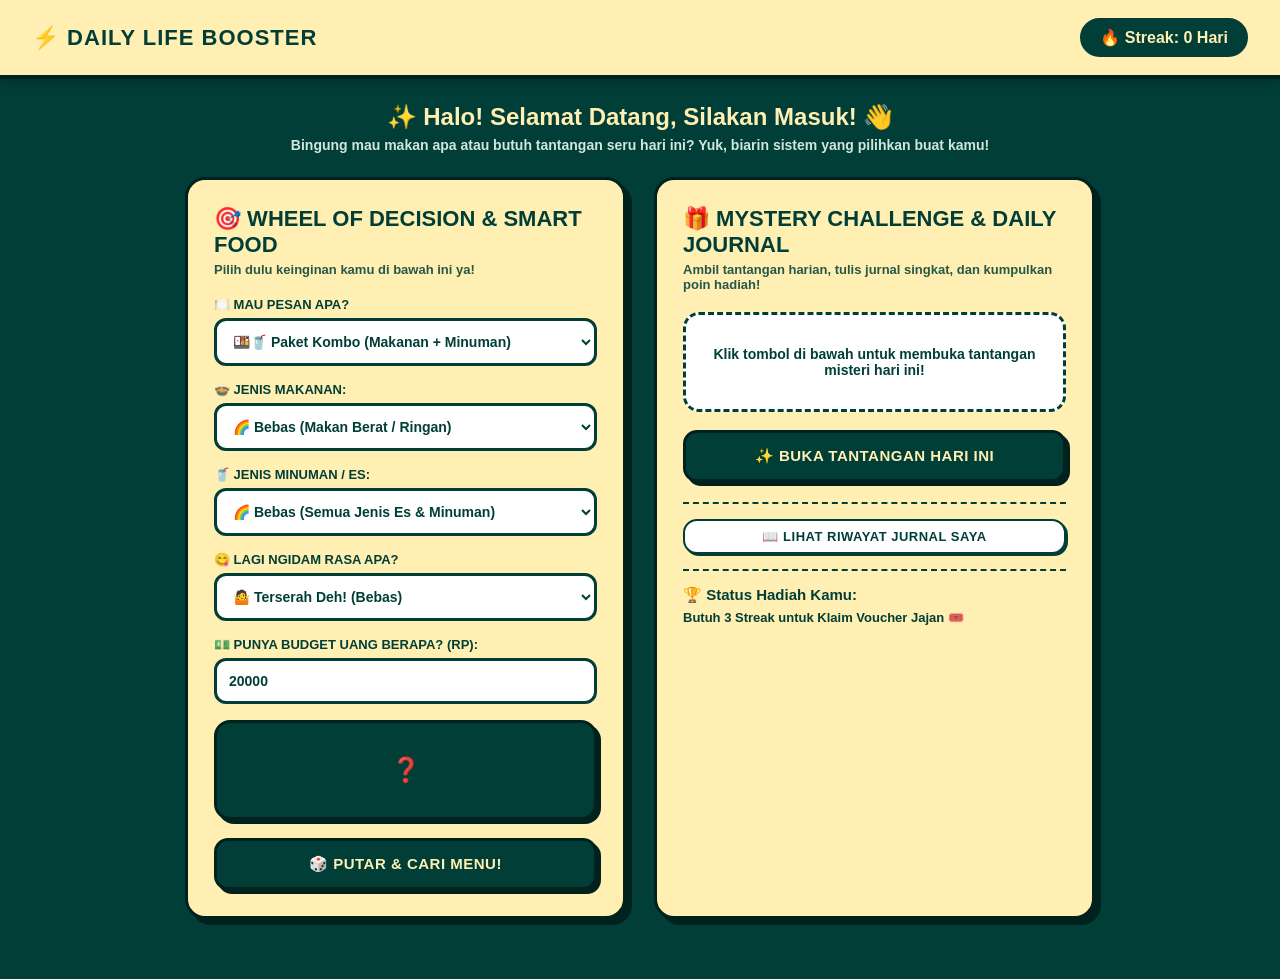
==== index.html @ 9f014dcd "Rename dek.html to index.html" ====
<!DOCTYPE html>
<html lang="id">
<head>
    <meta charset="UTF-8">
    <meta name="viewport" content="width=device-width, initial-scale=1.0">
    <title>⚡ Daily Life Booster - Smart Food & Journal</title>
    <link rel="stylesheet" href="style.css">
</head>
<body>

    <header class="navbar">
        <div class="logo">⚡ Daily Life Booster</div>
        <div class="streak-badge">🔥 Streak: <strong id="streak-count">0</strong> Hari</div>
    </header>

    <!-- WELCOME BANNER RAMAH & CERAH -->
    <div class="welcome-banner">
        <h1>✨ Halo! Selamat Datang, Silakan Masuk! 👋</h1>
        <p>Bingung mau makan apa atau butuh tantangan seru hari ini? Yuk, biarin sistem yang pilihkan buat kamu!</p>
    </div>

    <div class="main-container">
        
        <!-- FITUR 1: REKOMENDASI KULINER & WHEEL OF DECISION -->
        <section class="card spinner-card">
            <h2>🎯 Wheel of Decision & Smart Food</h2>
            <p class="subtitle">Pilih dulu keinginan kamu di bawah ini ya!</p>
            
            <!-- DROPDOWN TIPE PESANAN -->
            <div class="form-group">
                <label for="pilih-tipe">🍽️ Mau Pesan Apa?</label>
                <select id="pilih-tipe">
                    <option value="kombo">🍱🥤 Paket Kombo (Makanan + Minuman)</option>
                    <option value="makanan">🍱 Hanya Makanan</option>
                    <option value="minuman">🥤 Hanya Minuman / Es-Esan</option>
                </select>
            </div>

            <!-- DROPDOWN JENIS MAKANAN -->
            <div class="form-group" id="group-kategori-makanan">
                <label for="pilih-kategori">🍲 Jenis Makanan:</label>
                <select id="pilih-kategori">
                    <option value="semua">🌈 Bebas (Makan Berat / Ringan)</option>
                    <option value="berat">🍛 Makan Berat (Nasi/Ayam/Mie/Daging)</option>
                    <option value="ringan">🍟 Camilan / Makan Ringan (Jajanan/Piscok/Batagor)</option>
                </select>
            </div>

            <!-- DROPDOWN JENIS MINUMAN -->
            <div class="form-group" id="group-kategori-minuman">
                <label for="pilih-kategori-minuman">🥤 Jenis Minuman / Es:</label>
                <select id="pilih-kategori-minuman">
                    <option value="semua">🌈 Bebas (Semua Jenis Es & Minuman)</option>
                    <option value="netral">🥤 Pendamping Makan (Es Teh, Jeruk, Teh Jus, Air Mineral)</option>
                    <option value="topping">🍧 Minuman Bertekstur / Ada Isi (Es Kuwut, Boba, Alpukat Kocok, Es Doger)</option>
                </select>
            </div>

            <!-- DROPDOWN RASA -->
            <div class="form-group">
                <label for="pilih-rasa">😋 Lagi Ngidam Rasa Apa?</label>
                <select id="pilih-rasa">
                    <option value="terserah">🤷 Terserah Deh! (Bebas)</option>
                    <option value="pedas">🔥 Pengen yang Pedas</option>
                    <option value="manis">🍩 Pengen yang Manis</option>
                    <option value="asin">🧂 Pengen yang Asin / Gurih</option>
                </select>
            </div>

            <!-- INPUT BUDGET -->
            <div class="form-group">
                <label for="input-budget">💵 Punya Budget Uang Berapa? (Rp):</label>
                <input type="number" id="input-budget" placeholder="Masukkan angka, contoh: 20000" value="20000" min="2000">
            </div>

            <!-- TAMPILAN RODA / BOX -->
            <div class="wheel-box">
                <div id="wheel-display" class="wheel-text">❓</div>
            </div>

            <button type="button" id="btn-spin" class="btn-primary">🎲 PUTAR & CARI MENU!</button>
            
            <!-- RESULT DISPLAY -->
            <div id="hasil-box" class="hasil-container" style="display: none;">
                <pre id="hasil-text" class="hasil-text-formatted"></pre>
            </div>
        </section>

        <!-- FITUR 2: MYSTERY DAILY CHALLENGE & SUPPORT JOURNAL -->
        <section class="card challenge-card">
            <h2>🎁 Mystery Challenge & Daily Journal</h2>
            <p class="subtitle">Ambil tantangan harian, tulis jurnal singkat, dan kumpulkan poin hadiah!</p>
            
            <div class="challenge-box">
                <div class="card-inner">
                    <p id="challenge-text">Klik tombol di bawah untuk membuka tantangan misteri hari ini!</p>
                </div>
            </div>

            <!-- FORM MINI DAILY JOURNAL -->
            <div id="journal-box" style="display: none;" class="form-group">
                <label for="input-journal">📝 Daily Journal & Curhatan Hari Ini:</label>
                <textarea id="input-journal" rows="3" placeholder="Ceritakan singkat kegiatan, perasaan, atau pencapaian kecilmu hari ini..."></textarea>
            </div>

            <button type="button" id="btn-challenge" class="btn-success">✨ Buka Tantangan Hari Ini</button>
            <button type="button" id="btn-complete" class="btn-complete" style="display: none;">✅ Simpan Jurnal & Dapatkan Support Boost (+1 Streak)</button>

            <!-- PESAN MOTIVASI / SUPPORT BOOST (TAMPIL SETELAH SIMPAN) -->
            <div id="support-message-box" class="support-box" style="display: none;">
                <h4>💌 Support Boost Buat Kamu:</h4>
                <p id="support-text"></p>
            </div>

            <!-- KOTAK RIWAYAT JURNAL -->
            <div class="journal-history-section" style="margin-top: 20px; border-top: 2px dashed #013e37; padding-top: 15px;">
                <button type="button" id="btn-toggle-journal" class="btn-secondary">📖 Lihat Riwayat Jurnal Saya</button>
                <div id="journal-list" style="display: none; margin-top: 12px;"></div>
            </div>

            <!-- KOTAK HADIAH / REWARD SHOP -->
            <div class="reward-box" style="margin-top: 15px; border-top: 2px dashed #013e37; padding-top: 15px;">
                <h3 style="color: #013e37; font-size: 15px; margin-bottom: 6px;">🏆 Status Hadiah Kamu:</h3>
                <p id="reward-status" style="font-size: 13px; font-weight: bold; color: #013e37;">Butuh 3 Streak untuk Klaim Voucher Jajan 🎟️</p>
            </div>
        </section>

    </div>

    <script src="script.js"></script>
</body>
</html>
---- style.css ----
/* =========================================================
   🧈 BUTTER YELLOW & DEEP GREEN AESTHETIC THEME 🌲
   ========================================================= */

* {
    box-sizing: border-box;
    margin: 0;
    padding: 0;
    font-family: 'Plus Jakarta Sans', 'Quicksand', 'Segoe UI', sans-serif;
}

body {
    background-color: #013e37;
    color: #013e37;
    padding-bottom: 60px;
}

/* NAVBAR BANNER KUNING BUTTER */
.navbar {
    background: #ffefb3;
    padding: 18px 32px;
    display: flex;
    justify-content: space-between;
    align-items: center;
    border-bottom: 4px solid #00221e;
    box-shadow: 0 4px 12px rgba(0, 0, 0, 0.2);
    margin-bottom: 24px;
}

.logo {
    font-size: 22px;
    font-weight: 900;
    color: #013e37;
    text-transform: uppercase;
    letter-spacing: 1px;
}

.streak-badge {
    background: #013e37;
    color: #ffefb3;
    padding: 8px 18px;
    border-radius: 20px;
    font-weight: 800;
    border: 2px solid #013e37;
}

/* WELCOME BANNER */
.welcome-banner {
    max-width: 950px;
    margin: 0 auto 24px auto;
    padding: 0 20px;
    text-align: center;
}

.welcome-banner h1 {
    font-size: 24px;
    color: #ffefb3;
    font-weight: 900;
    margin-bottom: 6px;
}

.welcome-banner p {
    font-size: 14px;
    color: #d1e7dd;
    font-weight: 600;
}

/* CONTAINER UTAMA */
.main-container {
    display: grid;
    grid-template-columns: repeat(auto-fit, minmax(320px, 1fr));
    gap: 28px;
    max-width: 950px;
    margin: 0 auto;
    padding: 0 20px;
}

/* KARTU KUNING BUTTER (#ffefb3) */
.card {
    background: #ffefb3;
    border-radius: 20px;
    padding: 26px;
    border: 3px solid #00221e;
    box-shadow: 6px 6px 0px #00221e;
}

h2 {
    color: #013e37;
    font-size: 22px;
    margin-bottom: 4px;
    font-weight: 900;
    text-transform: uppercase;
}

.subtitle {
    font-size: 13px;
    color: #013e37;
    margin-bottom: 20px;
    font-weight: 700;
    opacity: 0.85;
}

/* FORM INPUT STYLES */
.form-group {
    margin-bottom: 16px;
}

label {
    display: block;
    font-size: 13px;
    font-weight: 900;
    margin-bottom: 6px;
    color: #013e37;
    text-transform: uppercase;
}

select, input, textarea {
    width: 100%;
    padding: 12px;
    border-radius: 12px;
    border: 3px solid #013e37;
    background: #ffffff;
    color: #013e37;
    font-size: 14px;
    font-weight: 800;
    outline: none;
}

textarea {
    resize: vertical;
}

select:focus, input:focus, textarea:focus {
    border-color: #013e37;
    box-shadow: 0 0 0 3px rgba(1, 62, 55, 0.25);
}

/* WHEEL DISPLAY BOX HIJAU PEKAT (#013e37) */
.wheel-box {
    height: 100px;
    background: #013e37;
    border: 3px solid #00221e;
    border-radius: 16px;
    display: flex;
    justify-content: center;
    align-items: center;
    margin-bottom: 18px;
    box-shadow: 4px 4px 0px #00221e;
    transition: transform 0.2s;
}

.wheel-text {
    font-size: 24px;
    font-weight: 900;
    color: #ffefb3;
    text-align: center;
    padding: 10px;
}

/* HASIL CONTAINER */
.hasil-container {
    margin-top: 18px;
    background-color: #ffffff;
    border: 3px solid #013e37;
    border-radius: 14px;
    padding: 16px;
    box-shadow: 4px 4px 0px #013e37;
}

.hasil-text-formatted {
    white-space: pre-wrap;
    font-family: inherit;
    font-size: 14px;
    color: #013e37;
    font-weight: 800;
    line-height: 1.6;
}

/* CHALLENGE BOX & SUPPORT BOX */
.challenge-box {
    background: #ffffff;
    border: 3px dashed #013e37;
    border-radius: 16px;
    padding: 22px;
    text-align: center;
    margin-bottom: 18px;
    min-height: 100px;
    display: flex;
    align-items: center;
    justify-content: center;
}

#challenge-text {
    font-size: 14px;
    color: #013e37;
    font-weight: 800;
}

.support-box {
    margin-top: 15px;
    background: #ffffff;
    border: 3px solid #013e37;
    border-radius: 12px;
    padding: 14px;
}

.support-box h4 {
    color: #013e37;
    font-size: 14px;
    margin-bottom: 4px;
}

.support-box p {
    font-size: 13px;
    color: #013e37;
    font-weight: 700;
    font-style: italic;
}

/* ITEM RIWAYAT JURNAL */
.journal-item {
    background: #ffffff;
    border: 2px solid #013e37;
    border-radius: 10px;
    padding: 10px 14px;
    margin-bottom: 8px;
    font-size: 13px;
}

.journal-item strong {
    color: #013e37;
}

/* BUTTONS */
button {
    width: 100%;
    padding: 14px;
    border-radius: 14px;
    font-weight: 900;
    font-size: 15px;
    text-transform: uppercase;
    cursor: pointer;
    transition: all 0.15s ease;
    letter-spacing: 0.5px;
}

.btn-primary, .btn-success {
    background: #013e37;
    color: #ffefb3;
    border: 3px solid #00221e;
    box-shadow: 4px 4px 0px #00221e;
}

.btn-primary:hover, .btn-success:hover {
    background: #025249;
    transform: translate(-2px, -2px);
    box-shadow: 6px 6px 0px #00221e;
}

.btn-secondary {
    background: #ffffff;
    color: #013e37;
    border: 2px solid #013e37;
    font-size: 13px;
    padding: 8px;
    box-shadow: 2px 2px 0px #013e37;
}

.btn-complete {
    background: #00221e;
    color: #ffefb3;
    border: 3px solid #013e37;
    margin-top: 12px;
    box-shadow: 4px 4px 0px #013e37;
}

/* ANIMASI SPINNING */
.spinning {
    animation: bounceAnim 0.12s infinite ease-in-out;
}

@keyframes bounceAnim {
    0% { transform: translateY(0px); }
    100% { transform: translateY(-4px); }
}
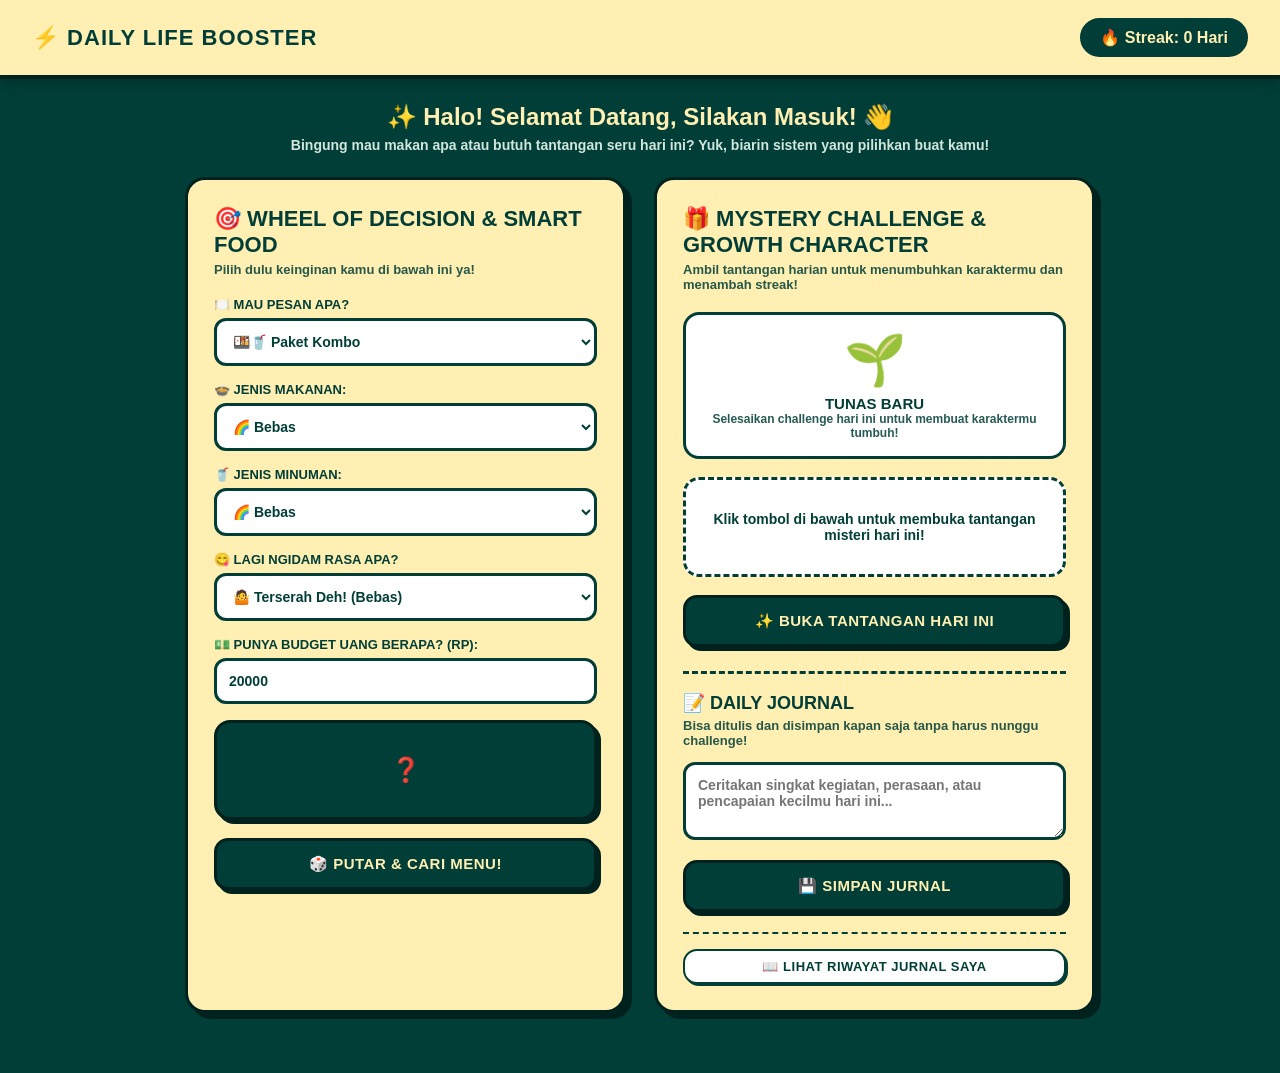
==== commit cc4629c2: "Refactor HTML structure and content" ====
--- a/index.html
+++ b/index.html
@@ -21,7 +21,7 @@
 
     <div class="main-container">
         
-        <!-- FITUR 1: REKOMENDASI KULINER & WHEEL OF DECISION -->
+        <!-- FITUR 1: REKOMENDASI KULINER & WHEEL OF DECISION (UTUH / TIDAK DIUBAH) -->
         <section class="card spinner-card">
             <h2>🎯 Wheel of Decision & Smart Food</h2>
             <p class="subtitle">Pilih dulu keinginan kamu di bawah ini ya!</p>
@@ -30,9 +30,9 @@
             <div class="form-group">
                 <label for="pilih-tipe">🍽️ Mau Pesan Apa?</label>
                 <select id="pilih-tipe">
-                    <option value="kombo">🍱🥤 Paket Kombo (Makanan + Minuman)</option>
+                    <option value="kombo">🍱🥤 Paket Kombo</option>
                     <option value="makanan">🍱 Hanya Makanan</option>
-                    <option value="minuman">🥤 Hanya Minuman / Es-Esan</option>
+                    <option value="minuman">🥤 Hanya Minuman</option>
                 </select>
             </div>
 
@@ -40,19 +40,19 @@
             <div class="form-group" id="group-kategori-makanan">
                 <label for="pilih-kategori">🍲 Jenis Makanan:</label>
                 <select id="pilih-kategori">
-                    <option value="semua">🌈 Bebas (Makan Berat / Ringan)</option>
-                    <option value="berat">🍛 Makan Berat (Nasi/Ayam/Mie/Daging)</option>
-                    <option value="ringan">🍟 Camilan / Makan Ringan (Jajanan/Piscok/Batagor)</option>
+                    <option value="semua">🌈 Bebas</option>
+                    <option value="berat">🍛 Makan Berat</option>
+                    <option value="ringan">🍟 Camilan</option>
                 </select>
             </div>
 
             <!-- DROPDOWN JENIS MINUMAN -->
             <div class="form-group" id="group-kategori-minuman">
-                <label for="pilih-kategori-minuman">🥤 Jenis Minuman / Es:</label>
+                <label for="pilih-kategori-minuman">🥤 Jenis Minuman:</label>
                 <select id="pilih-kategori-minuman">
-                    <option value="semua">🌈 Bebas (Semua Jenis Es & Minuman)</option>
-                    <option value="netral">🥤 Pendamping Makan (Es Teh, Jeruk, Teh Jus, Air Mineral)</option>
-                    <option value="topping">🍧 Minuman Bertekstur / Ada Isi (Es Kuwut, Boba, Alpukat Kocok, Es Doger)</option>
+                    <option value="semua">🌈 Bebas</option>
+                    <option value="netral">🥤 Pendamping Makan</option>
+                    <option value="topping">🍧 Minuman Bertekstur / Ada Isi </option>
                 </select>
             </div>
 
@@ -86,42 +86,48 @@
             </div>
         </section>
 
-        <!-- FITUR 2: MYSTERY DAILY CHALLENGE & SUPPORT JOURNAL -->
+        <!-- FITUR 2: MYSTERY DAILY CHALLENGE & GROWTH CHARACTER -->
         <section class="card challenge-card">
-            <h2>🎁 Mystery Challenge & Daily Journal</h2>
-            <p class="subtitle">Ambil tantangan harian, tulis jurnal singkat, dan kumpulkan poin hadiah!</p>
+            <h2>🎁 Mystery Challenge & Growth Character</h2>
+            <p class="subtitle">Ambil tantangan harian untuk menumbuhkan karaktermu dan menambah streak!</p>
             
+            <!-- KOTAK VISUAL KARAKTER TUMBUH -->
+            <div class="character-box" style="background: #ffffff; border: 3px solid #013e37; border-radius: 16px; padding: 16px; text-align: center; margin-bottom: 18px;">
+                <div id="character-avatar" style="font-size: 50px; margin-bottom: 6px;">🌱</div>
+                <h3 id="character-title" style="color: #013e37; font-size: 15px; font-weight: 900; text-transform: uppercase;">TUNAS BARU</h3>
+                <p id="character-desc" style="font-size: 12px; color: #013e37; font-weight: 700; opacity: 0.85;">Selesaikan challenge hari ini untuk membuat karaktermu tumbuh!</p>
+            </div>
+
             <div class="challenge-box">
                 <div class="card-inner">
                     <p id="challenge-text">Klik tombol di bawah untuk membuka tantangan misteri hari ini!</p>
                 </div>
             </div>
 
-            <!-- FORM MINI DAILY JOURNAL -->
-            <div id="journal-box" style="display: none;" class="form-group">
-                <label for="input-journal">📝 Daily Journal & Curhatan Hari Ini:</label>
-                <textarea id="input-journal" rows="3" placeholder="Ceritakan singkat kegiatan, perasaan, atau pencapaian kecilmu hari ini..."></textarea>
-            </div>
+            <button type="button" id="btn-challenge" class="btn-success">✨ Buka Tantangan Hari Ini</button>
+            <button type="button" id="btn-complete" class="btn-complete" style="display: none;">✅ Selesaikan Challenge (+1 Streak)</button>
 
-            <button type="button" id="btn-challenge" class="btn-success">✨ Buka Tantangan Hari Ini</button>
-            <button type="button" id="btn-complete" class="btn-complete" style="display: none;">✅ Simpan Jurnal & Dapatkan Support Boost (+1 Streak)</button>
+            <!-- FITUR 3: DAILY JOURNAL (TERPISAH TOTAL DARI CHALLENGE) -->
+            <div class="journal-section" style="margin-top: 24px; border-top: 3px dashed #013e37; padding-top: 18px;">
+                <h2 style="font-size: 18px; margin-bottom: 4px;">📝 Daily Journal</h2>
+                <p class="subtitle" style="margin-bottom: 14px;">Bisa ditulis dan disimpan kapan saja tanpa harus nunggu challenge!</p>
 
-            <!-- PESAN MOTIVASI / SUPPORT BOOST (TAMPIL SETELAH SIMPAN) -->
-            <div id="support-message-box" class="support-box" style="display: none;">
-                <h4>💌 Support Boost Buat Kamu:</h4>
-                <p id="support-text"></p>
+                <div class="form-group">
+                    <textarea id="input-journal" rows="3" placeholder="Ceritakan singkat kegiatan, perasaan, atau pencapaian kecilmu hari ini..."></textarea>
+                </div>
+                <button type="button" id="btn-save-journal" class="btn-primary">💾 Simpan Jurnal</button>
+
+                <!-- PESAN MOTIVASI / SUPPORT BOOST -->
+                <div id="support-message-box" class="support-box" style="display: none; margin-top: 14px;">
+                    <h4>💌 Support Boost Buat Kamu:</h4>
+                    <p id="support-text"></p>
+                </div>
             </div>
 
             <!-- KOTAK RIWAYAT JURNAL -->
             <div class="journal-history-section" style="margin-top: 20px; border-top: 2px dashed #013e37; padding-top: 15px;">
                 <button type="button" id="btn-toggle-journal" class="btn-secondary">📖 Lihat Riwayat Jurnal Saya</button>
                 <div id="journal-list" style="display: none; margin-top: 12px;"></div>
-            </div>
-
-            <!-- KOTAK HADIAH / REWARD SHOP -->
-            <div class="reward-box" style="margin-top: 15px; border-top: 2px dashed #013e37; padding-top: 15px;">
-                <h3 style="color: #013e37; font-size: 15px; margin-bottom: 6px;">🏆 Status Hadiah Kamu:</h3>
-                <p id="reward-status" style="font-size: 13px; font-weight: bold; color: #013e37;">Butuh 3 Streak untuk Klaim Voucher Jajan 🎟️</p>
             </div>
         </section>
 
